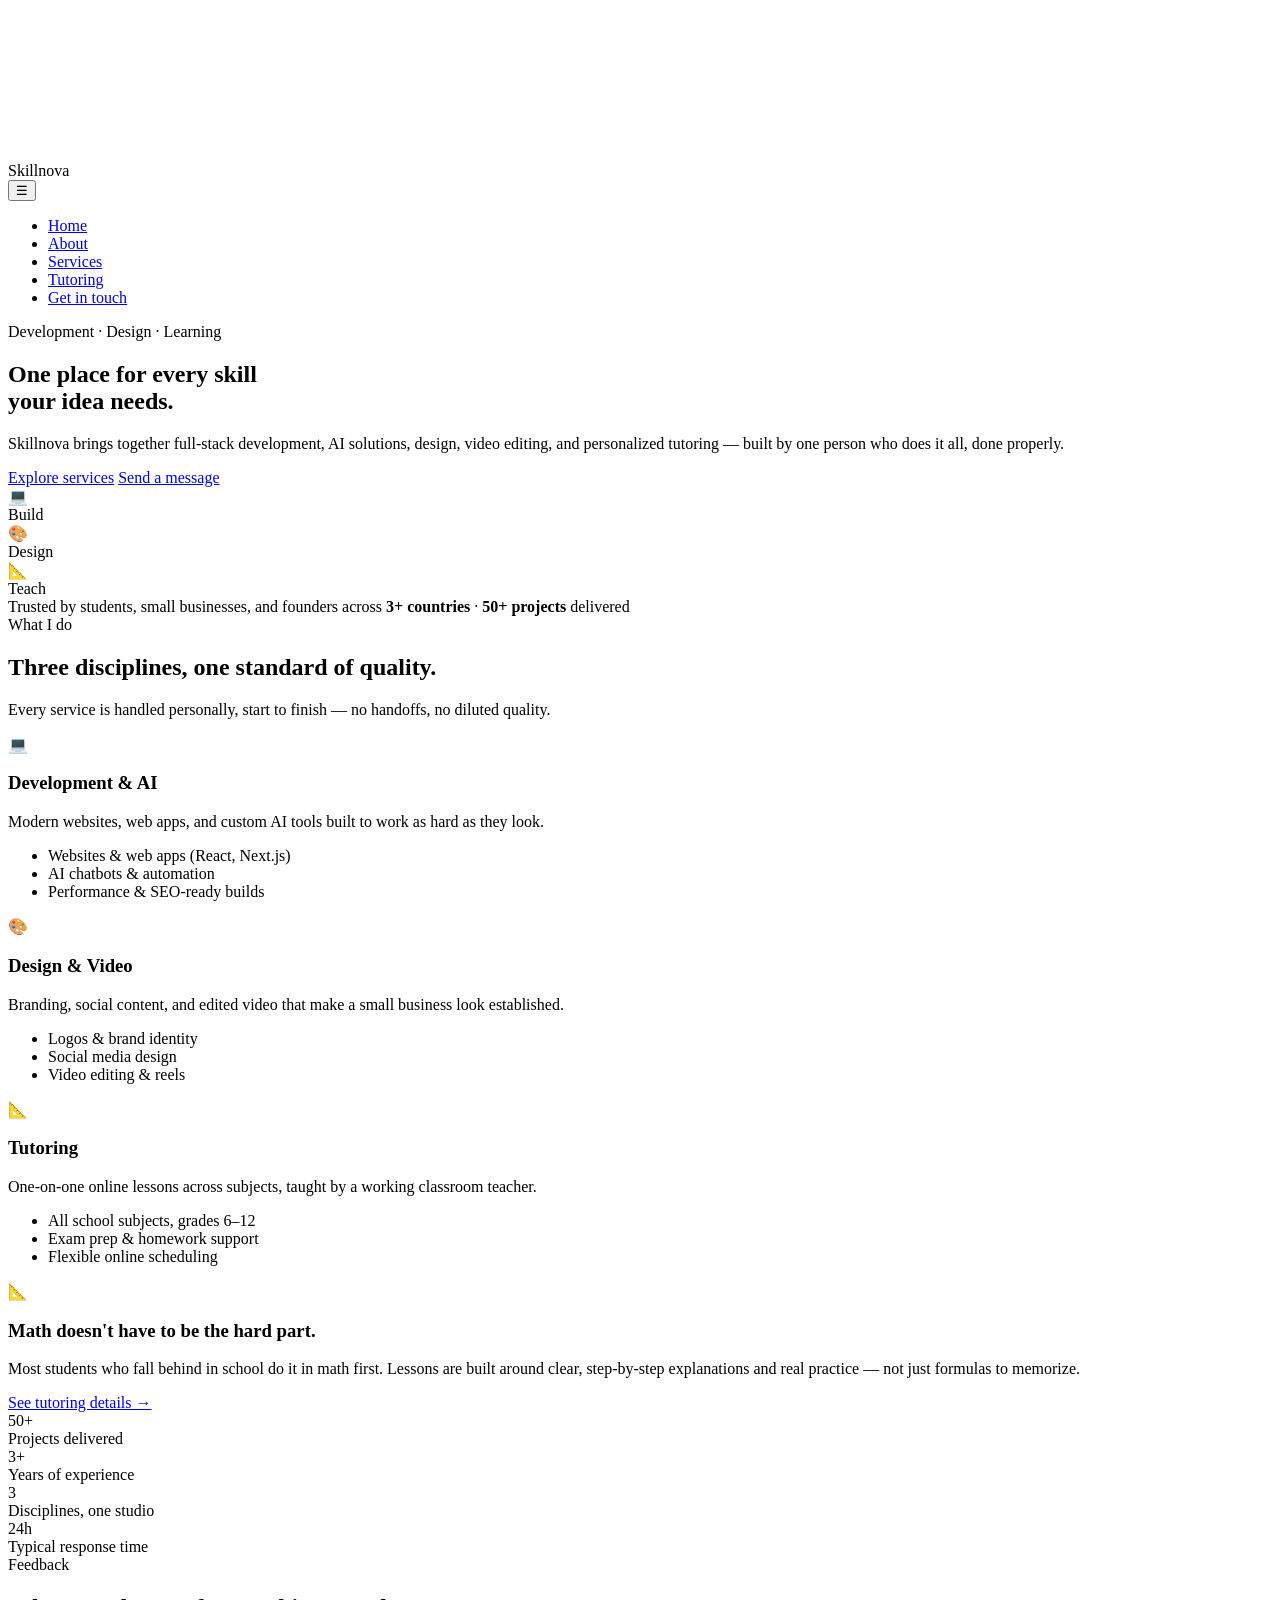
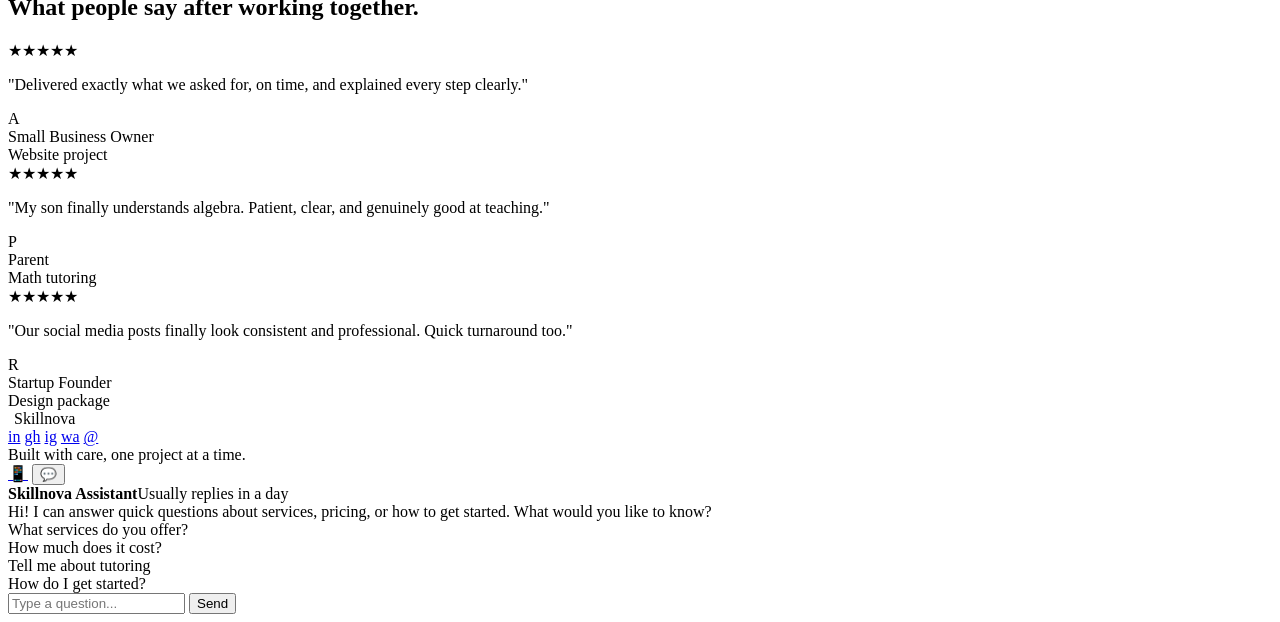
==== index.html @ bf25cbc7 "Create index.html for Skillnova website This HTML file serves as the main structure for the Skillnov" ====
<!DOCTYPE html>
<html lang="en">
<head>
<meta charset="UTF-8">
<meta name="viewport" content="width=device-width, initial-scale=1.0">
<title>Skillnova — Development, Design & Learning, All in One Place</title>
<meta name="description" content="Skillnova offers full-stack development, AI solutions, design, video editing, and personalized tutoring.">
<link rel="preconnect" href="https://fonts.googleapis.com">
<link href="https://fonts.googleapis.com/css2?family=Space+Grotesk:wght@400;500;600;700&family=IBM+Plex+Sans:wght@400;500;600&display=swap" rel="stylesheet">
<link rel="stylesheet" href="style.css">
</head>
<body>

<canvas id="starfield"></canvas>

<header>
  <div class="logo"><span class="logo-dot"></span>Skillnova</div>
  <button class="menu-toggle" id="menuToggle">☰</button>
  <nav>
    <ul id="navList">
      <li><a href="index.html" class="active">Home</a></li>
      <li><a href="about.html">About</a></li>
      <li><a href="services.html">Services</a></li>
      <li><a href="tutoring.html">Tutoring</a></li>
      <li><a href="contact.html" class="nav-cta">Get in touch</a></li>
    </ul>
  </nav>
</header>

<section class="hero">
  <div class="eyebrow fade-in d1">Development · Design · Learning</div>
  <h1 class="fade-in d2">One place for every skill<br>your <span class="grad">idea</span> needs.</h1>
  <p class="fade-in d3">Skillnova brings together full-stack development, AI solutions, design, video editing, and personalized tutoring — built by one person who does it all, done properly.</p>
  <div class="hero-ctas fade-in d4">
    <a href="services.html" class="btn btn-primary">Explore services</a>
    <a href="contact.html" class="btn btn-ghost">Send a message</a>
  </div>
  <div class="constellation fade-in d5">
    <div class="node"><div class="node-dot">💻</div><span class="label">Build</span></div>
    <div class="node-line"></div>
    <div class="node"><div class="node-dot">🎨</div><span class="label">Design</span></div>
    <div class="node-line"></div>
    <div class="node"><div class="node-dot">📐</div><span class="label">Teach</span></div>
  </div>
</section>

<div class="social-bar">Trusted by students, small businesses, and founders across <b>3+ countries</b> · <b>50+ projects</b> delivered</div>

<section id="services">
  <div class="section-head">
    <div class="eyebrow">What I do</div>
    <h2>Three disciplines, one standard of quality.</h2>
    <p>Every service is handled personally, start to finish — no handoffs, no diluted quality.</p>
  </div>
  <div class="services-grid">
    <div class="service-card card-1">
      <div class="icon">💻</div>
      <h3>Development &amp; AI</h3>
      <p>Modern websites, web apps, and custom AI tools built to work as hard as they look.</p>
      <ul>
        <li>Websites &amp; web apps (React, Next.js)</li>
        <li>AI chatbots &amp; automation</li>
        <li>Performance &amp; SEO-ready builds</li>
      </ul>
    </div>
    <div class="service-card card-2">
      <div class="icon">🎨</div>
      <h3>Design &amp; Video</h3>
      <p>Branding, social content, and edited video that make a small business look established.</p>
      <ul>
        <li>Logos &amp; brand identity</li>
        <li>Social media design</li>
        <li>Video editing &amp; reels</li>
      </ul>
    </div>
    <div class="service-card card-3">
      <div class="icon">📐</div>
      <h3>Tutoring</h3>
      <p>One-on-one online lessons across subjects, taught by a working classroom teacher.</p>
      <ul>
        <li>All school subjects, grades 6–12</li>
        <li>Exam prep &amp; homework support</li>
        <li>Flexible online scheduling</li>
      </ul>
    </div>
  </div>
</section>

<section>
  <div class="highlight-banner">
    <div class="big-icon">📐</div>
    <div>
      <h3>Math doesn't have to be the hard part.</h3>
      <p>Most students who fall behind in school do it in math first. Lessons are built around clear, step-by-step explanations and real practice — not just formulas to memorize.</p>
      <a href="tutoring.html" class="btn btn-ghost" style="margin-top:18px;">See tutoring details →</a>
    </div>
  </div>
</section>

<section>
  <div class="stats-row">
    <div class="stat"><div class="num">50+</div><div class="lbl">Projects delivered</div></div>
    <div class="stat"><div class="num">3+</div><div class="lbl">Years of experience</div></div>
    <div class="stat"><div class="num">3</div><div class="lbl">Disciplines, one studio</div></div>
    <div class="stat"><div class="num">24h</div><div class="lbl">Typical response time</div></div>
  </div>
</section>

<section>
  <div class="section-head center" style="margin-left:auto;margin-right:auto;">
    <div class="eyebrow">Feedback</div>
    <h2>What people say after working together.</h2>
  </div>
  <div class="testimonial-grid">
    <div class="testimonial-card">
      <div class="stars">★★★★★</div>
      <p>"Delivered exactly what we asked for, on time, and explained every step clearly."</p>
      <div class="testimonial-who">
        <div class="testimonial-avatar">A</div>
        <div><div class="name">Small Business Owner</div><div class="role">Website project</div></div>
      </div>
    </div>
    <div class="testimonial-card">
      <div class="stars">★★★★★</div>
      <p>"My son finally understands algebra. Patient, clear, and genuinely good at teaching."</p>
      <div class="testimonial-who">
        <div class="testimonial-avatar">P</div>
        <div><div class="name">Parent</div><div class="role">Math tutoring</div></div>
      </div>
    </div>
    <div class="testimonial-card">
      <div class="stars">★★★★★</div>
      <p>"Our social media posts finally look consistent and professional. Quick turnaround too."</p>
      <div class="testimonial-who">
        <div class="testimonial-avatar">R</div>
        <div><div class="name">Startup Founder</div><div class="role">Design package</div></div>
      </div>
    </div>
  </div>
</section>

<footer>
  <div><span class="logo-dot" style="display:inline-block;margin-right:6px;"></span>Skillnova</div>
  <div class="footer-socials">
    <a href="https://www.linkedin.com/in/shasmeen-zahra-2903952b8/?skipRedirect=true" target="_blank" rel="noopener" title="LinkedIn">in</a>
    <a href="https://github.com/shasmeenZahra" target="_blank" rel="noopener" title="GitHub">gh</a>
    <a href="https://www.instagram.com/uulvv_shasu_" target="_blank" rel="noopener" title="Instagram">ig</a>
    <a href="https://whatsapp.com/channel/0029VbDNTPNI7BeJlJGkMR1N" target="_blank" rel="noopener" title="WhatsApp Channel">wa</a>
    <a href="mailto:shasmeenofficial12@gmail.com" title="Email">@</a>
  </div>
  <div>Built with care, one project at a time.</div>
</footer>

<a id="whatsappBtn" href="https://whatsapp.com/channel/0029VbDNTPNI7BeJlJGkMR1N" target="_blank" rel="noopener" title="WhatsApp">📱</a>

<button id="assistantToggle">💬</button>
<div id="assistantPanel">
  <div class="assistant-head">
    <span class="dot"></span>
    <div><b>Skillnova Assistant</b><span>Usually replies in a day</span></div>
  </div>
  <div id="assistantMessages">
    <div class="msg bot">Hi! I can answer quick questions about services, pricing, or how to get started. What would you like to know?</div>
  </div>
  <div class="quick-replies" id="quickReplies">
    <div class="quick-reply" data-q="services">What services do you offer?</div>
    <div class="quick-reply" data-q="pricing">How much does it cost?</div>
    <div class="quick-reply" data-q="tutoring">Tell me about tutoring</div>
    <div class="quick-reply" data-q="contact">How do I get started?</div>
  </div>
  <div class="assistant-input">
    <input type="text" id="assistantInput" placeholder="Type a question...">
    <button id="assistantSend">Send</button>
  </div>
</div>

<script src="script.js"></script>
</body>
</html>
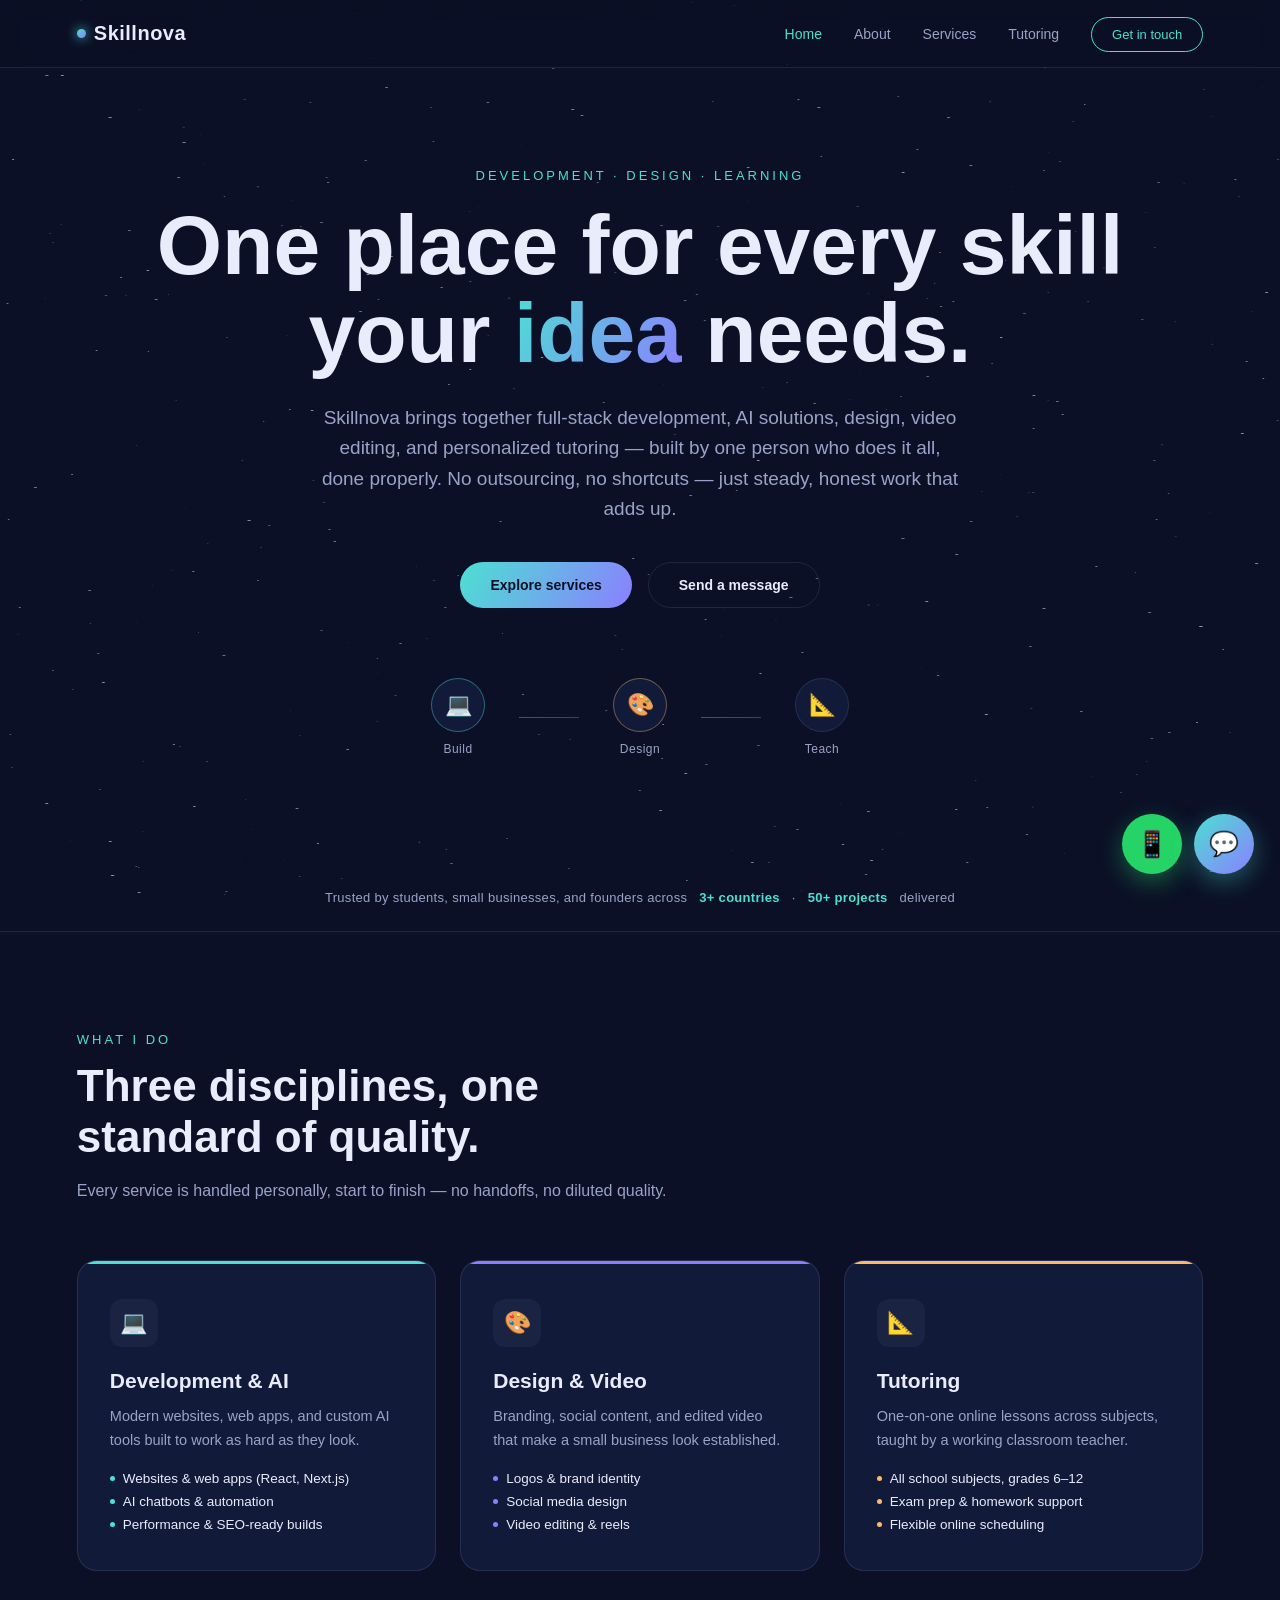
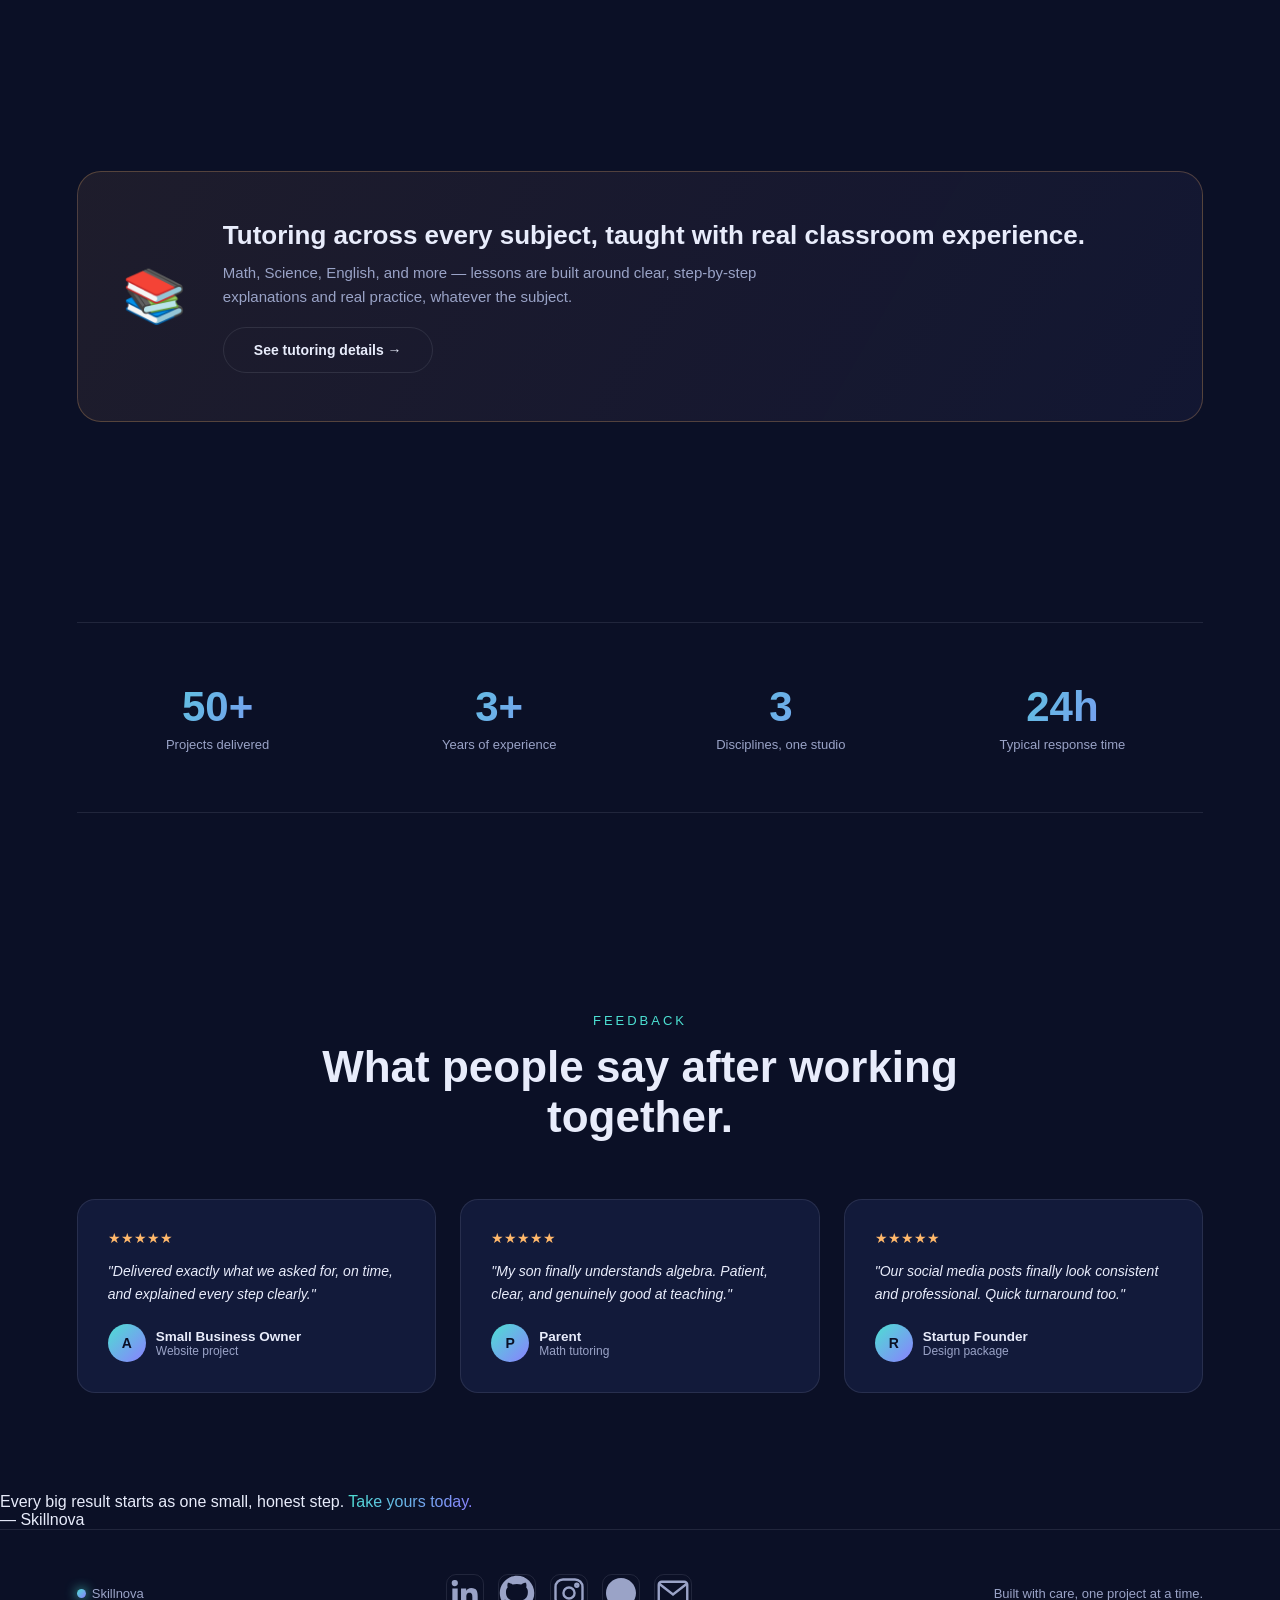
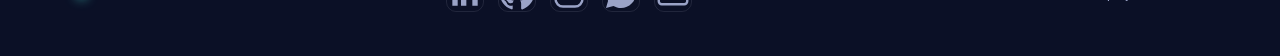
==== commit 3cd61a17: "Enhance content and layout in index.html Updated text in the hero section and added a motivation ban" ====
--- a/index.html
+++ b/index.html
@@ -30,7 +30,7 @@
 <section class="hero">
   <div class="eyebrow fade-in d1">Development · Design · Learning</div>
   <h1 class="fade-in d2">One place for every skill<br>your <span class="grad">idea</span> needs.</h1>
-  <p class="fade-in d3">Skillnova brings together full-stack development, AI solutions, design, video editing, and personalized tutoring — built by one person who does it all, done properly.</p>
+  <p class="fade-in d3">Skillnova brings together full-stack development, AI solutions, design, video editing, and personalized tutoring — built by one person who does it all, done properly. No outsourcing, no shortcuts — just steady, honest work that adds up.</p>
   <div class="hero-ctas fade-in d4">
     <a href="services.html" class="btn btn-primary">Explore services</a>
     <a href="contact.html" class="btn btn-ghost">Send a message</a>
@@ -88,10 +88,10 @@
 
 <section>
   <div class="highlight-banner">
-    <div class="big-icon">📐</div>
+    <div class="big-icon">📚</div>
     <div>
-      <h3>Math doesn't have to be the hard part.</h3>
-      <p>Most students who fall behind in school do it in math first. Lessons are built around clear, step-by-step explanations and real practice — not just formulas to memorize.</p>
+      <h3>Tutoring across every subject, taught with real classroom experience.</h3>
+      <p>Math, Science, English, and more — lessons are built around clear, step-by-step explanations and real practice, whatever the subject.</p>
       <a href="tutoring.html" class="btn btn-ghost" style="margin-top:18px;">See tutoring details →</a>
     </div>
   </div>
@@ -139,16 +139,20 @@
   </div>
 </section>
 
+<div class="motivation-banner">
+  <p>Every big result starts as one small, honest step. <span class="grad">Take yours today.</span></p>
+  <div class="by">— Skillnova</div>
+</div>
+
 <footer>
   <div><span class="logo-dot" style="display:inline-block;margin-right:6px;"></span>Skillnova</div>
   <div class="footer-socials">
-    <a href="https://www.linkedin.com/in/shasmeen-zahra-2903952b8/?skipRedirect=true" target="_blank" rel="noopener" title="LinkedIn">in</a>
-    <a href="https://github.com/shasmeenZahra" target="_blank" rel="noopener" title="GitHub">gh</a>
-    <a href="https://www.instagram.com/uulvv_shasu_" target="_blank" rel="noopener" title="Instagram">ig</a>
-    <a href="https://whatsapp.com/channel/0029VbDNTPNI7BeJlJGkMR1N" target="_blank" rel="noopener" title="WhatsApp Channel">wa</a>
-    <a href="mailto:shasmeenofficial12@gmail.com" title="Email">@</a>
-  </div>
-  <div>Built with care, one project at a time.</div>
+    <a href="https://www.linkedin.com/in/shasmeen-zahra-2903952b8/?skipRedirect=true" target="_blank" rel="noopener" title="LinkedIn"><svg viewBox="0 0 24 24" fill="currentColor"><path d="M20.45 20.45h-3.56v-5.57c0-1.33-.02-3.04-1.85-3.04-1.85 0-2.14 1.45-2.14 2.94v5.67H9.34V9h3.41v1.56h.05c.48-.9 1.64-1.85 3.38-1.85 3.61 0 4.28 2.38 4.28 5.47v6.27zM5.34 7.43a2.07 2.07 0 1 1 0-4.13 2.07 2.07 0 0 1 0 4.13zM7.12 20.45H3.56V9h3.56v11.45z"/></svg></a>
+    <a href="https://github.com/shasmeenZahra" target="_blank" rel="noopener" title="GitHub"><svg viewBox="0 0 24 24" fill="currentColor"><path d="M12 .5C5.73.5.5 5.73.5 12c0 5.08 3.29 9.39 7.86 10.91.58.1.79-.25.79-.56 0-.28-.01-1.02-.02-2-3.2.7-3.88-1.54-3.88-1.54-.52-1.33-1.28-1.68-1.28-1.68-1.04-.71.08-.7.08-.7 1.15.08 1.76 1.18 1.76 1.18 1.03 1.75 2.7 1.25 3.36.96.1-.75.4-1.25.73-1.54-2.56-.29-5.26-1.28-5.26-5.7 0-1.26.45-2.29 1.18-3.1-.12-.29-.51-1.46.11-3.05 0 0 .96-.31 3.15 1.18a10.9 10.9 0 0 1 2.87-.39c.97.01 1.95.13 2.87.39 2.19-1.49 3.15-1.18 3.15-1.18.62 1.59.23 2.76.11 3.05.73.81 1.18 1.84 1.18 3.1 0 4.43-2.7 5.41-5.27 5.7.41.36.78 1.07.78 2.15 0 1.55-.01 2.8-.01 3.18 0 .31.21.67.8.56A11.5 11.5 0 0 0 23.5 12C23.5 5.73 18.27.5 12 .5z"/></svg></a>
+    <a href="https://www.instagram.com/uulvv_shasu_" target="_blank" rel="noopener" title="Instagram"><svg viewBox="0 0 24 24" fill="none" stroke="currentColor" stroke-width="1.6"><rect x="3" y="3" width="18" height="18" rx="5"/><circle cx="12" cy="12" r="3.7"/><circle cx="17.2" cy="6.8" r="1"/></svg></a>
+    <a href="https://whatsapp.com/channel/0029VbDNTPNI7BeJlJGkMR1N" target="_blank" rel="noopener" title="WhatsApp Channel"><svg viewBox="0 0 24 24" fill="currentColor"><path d="M17.47 14.38c-.28-.14-1.67-.82-1.93-.92-.26-.1-.45-.14-.64.14-.19.28-.74.92-.9 1.1-.17.19-.33.21-.61.07-.28-.14-1.19-.44-2.26-1.4-.84-.75-1.4-1.67-1.57-1.95-.16-.28-.02-.43.12-.57.13-.13.28-.33.42-.5.14-.16.19-.28.28-.47.1-.19.05-.35-.02-.5-.07-.14-.64-1.55-.88-2.12-.23-.56-.47-.48-.64-.49h-.55c-.19 0-.5.07-.76.35-.26.28-1 1-1 2.42 0 1.43 1.03 2.81 1.17 3 .14.19 2.03 3.1 4.93 4.35.69.3 1.22.48 1.64.61.69.22 1.32.19 1.81.11.55-.08 1.67-.68 1.91-1.34.24-.66.24-1.22.17-1.34-.07-.12-.26-.19-.54-.33zM12.02 2C6.5 2 2 6.48 2 12c0 1.87.51 3.63 1.4 5.14L2 22l4.99-1.35C8.44 21.5 10.17 22 12.02 22 17.53 22 22 17.52 22 12S17.53 2 12.02 2z"/></svg></a>
+    <a href="mailto:shasmeenofficial12@gmail.com" title="Email"><svg viewBox="0 0 24 24" fill="none" stroke="currentColor" stroke-width="1.6"><rect x="2.5" y="4.5" width="19" height="15" rx="2"/><path d="M3 6l9 7 9-7"/></svg></a>
+  </div>  <div>Built with care, one project at a time.</div>
 </footer>
 
 <a id="whatsappBtn" href="https://whatsapp.com/channel/0029VbDNTPNI7BeJlJGkMR1N" target="_blank" rel="noopener" title="WhatsApp">📱</a>
--- a/style.css
+++ b/style.css
@@ -0,0 +1,299 @@
+:root{
+  --bg-deep:#0b1026;
+  --bg-panel:#121a3a;
+  --bg-panel-2:#161f45;
+  --teal:#4ce0d2;
+  --violet:#8b7fff;
+  --amber:#ffb86b;
+  --text:#e8ecfb;
+  --muted:#9aa3c7;
+  --line:rgba(232,236,251,0.1);
+}
+*{margin:0;padding:0;box-sizing:border-box;}
+html{scroll-behavior:smooth;}
+body{
+  background:var(--bg-deep);
+  color:var(--text);
+  font-family:'IBM Plex Sans',sans-serif;
+  overflow-x:hidden;
+}
+h1,h2,h3,.display{font-family:'Space Grotesk',sans-serif;}
+a{color:inherit;text-decoration:none;}
+::selection{background:var(--violet);color:#0b1026;}
+
+#starfield{position:fixed;top:0;left:0;width:100%;height:100%;z-index:0;pointer-events:none;}
+
+/* ---------- Nav ---------- */
+header{
+  position:fixed;top:0;left:0;width:100%;z-index:100;
+  display:flex;align-items:center;justify-content:space-between;
+  padding:22px 6vw;
+  backdrop-filter:blur(10px);
+  background:rgba(11,16,38,0.55);
+  border-bottom:1px solid var(--line);
+}
+.logo{font-size:20px;font-weight:700;letter-spacing:0.5px;display:flex;align-items:center;gap:8px;}
+.logo-dot{width:9px;height:9px;border-radius:50%;background:linear-gradient(135deg,var(--teal),var(--violet));box-shadow:0 0 12px var(--teal);}
+nav ul{display:flex;gap:32px;list-style:none;align-items:center;}
+nav a{font-size:14px;color:var(--muted);transition:color .2s;}
+nav a:hover, nav a.active{color:var(--teal);}
+.nav-cta{padding:9px 20px;border-radius:100px;border:1px solid var(--teal);color:var(--teal)!important;font-size:13px;}
+.menu-toggle{display:none;background:none;border:none;color:var(--text);font-size:24px;cursor:pointer;}
+@media(max-width:820px){
+  nav ul{position:fixed;top:0;right:-100%;width:70vw;height:100vh;background:var(--bg-panel);flex-direction:column;
+    justify-content:center;gap:28px;transition:right .3s;border-left:1px solid var(--line);}
+  nav ul.open{right:0;}
+  .menu-toggle{display:block;}
+}
+
+/* ---------- Page hero (used on every page, smaller than home) ---------- */
+.page-hero{
+  position:relative;z-index:1;
+  padding:150px 6vw 70px;
+  text-align:center;
+}
+.eyebrow{font-size:13px;letter-spacing:3px;text-transform:uppercase;color:var(--teal);margin-bottom:18px;}
+.page-hero h1{font-size:clamp(32px,6vw,58px);font-weight:700;line-height:1.1;max-width:820px;margin:0 auto;}
+.page-hero p{margin-top:20px;font-size:16px;color:var(--muted);max-width:600px;margin-left:auto;margin-right:auto;line-height:1.65;}
+.grad{background:linear-gradient(120deg,var(--teal),var(--violet));-webkit-background-clip:text;background-clip:text;color:transparent;}
+
+/* ---------- Home Hero ---------- */
+.hero{
+  position:relative;z-index:1;min-height:96vh;
+  display:flex;flex-direction:column;align-items:center;justify-content:center;
+  text-align:center;padding:120px 6vw 60px;
+}
+.hero h1{font-size:clamp(38px,7vw,84px);font-weight:700;line-height:1.05;max-width:1000px;}
+.hero p{margin-top:26px;font-size:clamp(15px,2vw,19px);color:var(--muted);max-width:640px;line-height:1.6;}
+.hero-ctas{margin-top:38px;display:flex;gap:16px;flex-wrap:wrap;justify-content:center;}
+
+.btn{padding:14px 30px;border-radius:100px;font-size:14px;font-weight:600;display:inline-flex;align-items:center;gap:8px;
+  cursor:pointer;border:none;transition:transform .2s, box-shadow .2s;}
+.btn-primary{background:linear-gradient(120deg,var(--teal),var(--violet));color:#0b1026;}
+.btn-primary:hover{transform:translateY(-2px);box-shadow:0 8px 24px rgba(76,224,210,0.3);}
+.btn-ghost{background:transparent;border:1px solid var(--line);color:var(--text);}
+.btn-ghost:hover{border-color:var(--violet);color:var(--violet);}
+
+@keyframes fadeUp{from{opacity:0;transform:translateY(18px);} to{opacity:1;transform:translateY(0);}}
+.fade-in{opacity:0;animation:fadeUp .8s ease forwards;}
+.d1{animation-delay:.1s;} .d2{animation-delay:.25s;} .d3{animation-delay:.4s;} .d4{animation-delay:.55s;} .d5{animation-delay:.7s;}
+
+/* constellation */
+.constellation{margin-top:70px;display:flex;gap:0;align-items:center;justify-content:center;flex-wrap:wrap;position:relative;}
+.node{display:flex;flex-direction:column;align-items:center;gap:10px;padding:0 34px;position:relative;}
+.node-dot{width:54px;height:54px;border-radius:50%;background:var(--bg-panel);border:1px solid var(--line);
+  display:flex;align-items:center;justify-content:center;font-size:22px;box-shadow:0 0 0 rgba(76,224,210,0);animation:pulse 3s ease-in-out infinite;}
+.node:nth-child(2) .node-dot{animation-delay:.5s;border-color:rgba(139,127,255,0.4);}
+.node:nth-child(3) .node-dot{animation-delay:1s;border-color:rgba(255,184,107,0.4);}
+.node:nth-child(1) .node-dot{border-color:rgba(76,224,210,0.4);}
+@keyframes pulse{0%,100%{box-shadow:0 0 0 0 rgba(76,224,210,0.15);} 50%{box-shadow:0 0 0 10px rgba(76,224,210,0);}}
+.node span.label{font-size:12px;color:var(--muted);letter-spacing:0.5px;}
+.node-line{width:60px;height:1px;background:linear-gradient(90deg,var(--teal),var(--violet));opacity:0.4;}
+@media(max-width:640px){.node-line{display:none;} .node{padding:10px 20px;}}
+
+/* ---------- Sections generic ---------- */
+section{position:relative;z-index:1;padding:100px 6vw;}
+.section-head{max-width:640px;margin-bottom:56px;}
+.section-head.center{margin-left:auto;margin-right:auto;text-align:center;}
+.section-head .eyebrow{margin-bottom:14px;}
+.section-head h2{font-size:clamp(28px,4vw,44px);font-weight:700;line-height:1.15;}
+.section-head p{color:var(--muted);margin-top:16px;font-size:16px;line-height:1.6;}
+
+/* ---------- Services cards ---------- */
+.services-grid{display:grid;grid-template-columns:repeat(3,1fr);gap:24px;}
+@media(max-width:900px){.services-grid{grid-template-columns:1fr;}}
+.service-card{background:var(--bg-panel);border:1px solid var(--line);border-radius:20px;padding:38px 32px;
+  transition:transform .3s, border-color .3s;position:relative;overflow:hidden;}
+.service-card::before{content:'';position:absolute;top:0;left:0;width:100%;height:3px;background:var(--accent-color,var(--teal));}
+.service-card:hover{transform:translateY(-6px);}
+.service-card .icon{width:48px;height:48px;border-radius:12px;display:flex;align-items:center;justify-content:center;
+  font-size:22px;margin-bottom:22px;background:rgba(255,255,255,0.04);}
+.service-card h3{font-size:21px;margin-bottom:12px;}
+.service-card p{color:var(--muted);font-size:14.5px;line-height:1.65;margin-bottom:18px;}
+.service-card ul{list-style:none;display:flex;flex-direction:column;gap:8px;}
+.service-card li{font-size:13.5px;color:var(--text);display:flex;gap:8px;align-items:center;}
+.service-card li::before{content:'';width:5px;height:5px;border-radius:50%;background:var(--accent-color,var(--teal));flex-shrink:0;}
+.card-1{--accent-color:var(--teal);} .card-2{--accent-color:var(--violet);} .card-3{--accent-color:var(--amber);}
+
+/* ---------- Highlight banner ---------- */
+.highlight-banner{
+  background:linear-gradient(120deg, rgba(255,184,107,0.08), rgba(139,127,255,0.06));
+  border:1px solid rgba(255,184,107,0.25);border-radius:24px;padding:48px 44px;
+  display:flex;align-items:center;gap:36px;flex-wrap:wrap;
+}
+.highlight-banner .big-icon{font-size:52px;flex-shrink:0;}
+.highlight-banner h3{font-size:26px;margin-bottom:10px;}
+.highlight-banner p{color:var(--muted);font-size:15px;max-width:560px;line-height:1.6;}
+
+/* ---------- Subjects ---------- */
+.subjects-grid{display:grid;grid-template-columns:repeat(4,1fr);gap:14px;}
+@media(max-width:800px){.subjects-grid{grid-template-columns:repeat(2,1fr);}}
+.subject-chip{padding:18px;border:1px solid var(--line);border-radius:14px;text-align:center;font-size:14px;background:var(--bg-panel);}
+.subject-chip.featured{border-color:var(--amber);background:rgba(255,184,107,0.06);}
+
+/* ---------- Work ---------- */
+.work-grid{display:grid;grid-template-columns:1fr 1fr;gap:24px;}
+@media(max-width:800px){.work-grid{grid-template-columns:1fr;}}
+.work-card{background:var(--bg-panel);border:1px solid var(--line);border-radius:20px;padding:36px;
+  display:flex;flex-direction:column;gap:14px;transition:border-color .3s, transform .3s;}
+.work-card:hover{transform:translateY(-4px);border-color:var(--teal);}
+.work-card .tag{font-size:11px;letter-spacing:1.5px;text-transform:uppercase;color:var(--teal);}
+.work-card h3{font-size:22px;}
+.work-card p{color:var(--muted);font-size:14.5px;line-height:1.6;}
+.work-card .link-out{font-size:13.5px;color:var(--violet);display:inline-flex;align-items:center;gap:6px;margin-top:6px;}
+
+/* ---------- Stats ---------- */
+.stats-row{display:flex;gap:0;justify-content:space-between;flex-wrap:wrap;border-top:1px solid var(--line);border-bottom:1px solid var(--line);padding:48px 0;}
+.stat{flex:1;min-width:140px;text-align:center;padding:12px;}
+.stat .num{font-size:clamp(28px,4vw,42px);font-weight:700;font-family:'Space Grotesk',sans-serif;
+  background:linear-gradient(120deg,var(--teal),var(--violet));-webkit-background-clip:text;background-clip:text;color:transparent;}
+.stat .lbl{color:var(--muted);font-size:13px;margin-top:6px;}
+
+/* ---------- Steps (How it works) ---------- */
+.steps-row{display:grid;grid-template-columns:repeat(4,1fr);gap:24px;}
+@media(max-width:900px){.steps-row{grid-template-columns:1fr 1fr;}}
+@media(max-width:560px){.steps-row{grid-template-columns:1fr;}}
+.step-card{position:relative;padding:28px 22px;border:1px solid var(--line);border-radius:16px;background:var(--bg-panel);}
+.step-num{font-family:'Space Grotesk',sans-serif;font-size:34px;font-weight:700;
+  background:linear-gradient(120deg,var(--teal),var(--violet));-webkit-background-clip:text;background-clip:text;color:transparent;
+  margin-bottom:12px;display:block;}
+.step-card h4{font-size:16px;margin-bottom:8px;}
+.step-card p{font-size:13.5px;color:var(--muted);line-height:1.55;}
+
+/* ---------- Pricing ---------- */
+.pricing-grid{display:grid;grid-template-columns:repeat(3,1fr);gap:24px;}
+@media(max-width:900px){.pricing-grid{grid-template-columns:1fr;}}
+.price-card{border:1px solid var(--line);border-radius:20px;padding:36px 30px;background:var(--bg-panel);display:flex;flex-direction:column;}
+.price-card.featured{border-color:var(--teal);position:relative;}
+.price-card.featured::before{content:'Most requested';position:absolute;top:-13px;left:30px;background:var(--teal);
+  color:#0b1026;font-size:11px;font-weight:700;padding:4px 12px;border-radius:100px;letter-spacing:0.5px;}
+.price-card h4{font-size:18px;margin-bottom:6px;}
+.price-card .price{font-family:'Space Grotesk',sans-serif;font-size:32px;font-weight:700;margin:10px 0 18px;}
+.price-card .price span{font-size:13px;color:var(--muted);font-family:'IBM Plex Sans',sans-serif;font-weight:400;}
+.price-card ul{list-style:none;display:flex;flex-direction:column;gap:10px;margin-bottom:24px;flex:1;}
+.price-card li{font-size:13.5px;color:var(--muted);display:flex;gap:8px;}
+.price-card li::before{content:'✓';color:var(--teal);flex-shrink:0;}
+.price-note{color:var(--muted);font-size:13px;margin-top:20px;}
+
+/* ---------- Testimonials ---------- */
+.testimonial-grid{display:grid;grid-template-columns:repeat(3,1fr);gap:24px;}
+@media(max-width:900px){.testimonial-grid{grid-template-columns:1fr;}}
+.testimonial-card{border:1px solid var(--line);border-radius:18px;padding:30px;background:var(--bg-panel);}
+.testimonial-card .stars{color:var(--amber);font-size:14px;margin-bottom:14px;}
+.testimonial-card p{font-size:14px;color:var(--text);line-height:1.65;margin-bottom:18px;font-style:italic;}
+.testimonial-who{display:flex;align-items:center;gap:10px;}
+.testimonial-avatar{width:38px;height:38px;border-radius:50%;background:linear-gradient(135deg,var(--teal),var(--violet));
+  display:flex;align-items:center;justify-content:center;font-weight:700;color:#0b1026;font-size:14px;}
+.testimonial-who .name{font-size:13.5px;font-weight:600;}
+.testimonial-who .role{font-size:12px;color:var(--muted);}
+
+/* ---------- FAQ ---------- */
+.faq-list{display:flex;flex-direction:column;gap:12px;}
+.faq-item{border:1px solid var(--line);border-radius:14px;background:var(--bg-panel);overflow:hidden;}
+.faq-q{padding:20px 24px;display:flex;justify-content:space-between;align-items:center;cursor:pointer;font-size:15px;font-weight:600;}
+.faq-q .plus{color:var(--teal);font-size:20px;transition:transform .25s;}
+.faq-item.open .faq-q .plus{transform:rotate(45deg);}
+.faq-a{max-height:0;overflow:hidden;transition:max-height .3s ease;}
+.faq-a p{padding:0 24px 20px;color:var(--muted);font-size:14px;line-height:1.6;}
+.faq-item.open .faq-a{max-height:220px;}
+
+/* ---------- Social proof bar ---------- */
+.social-bar{display:flex;justify-content:center;align-items:center;gap:12px;flex-wrap:wrap;
+  padding:26px 6vw;border-bottom:1px solid var(--line);color:var(--muted);font-size:13px;letter-spacing:0.3px;position:relative;z-index:1;}
+.social-bar b{color:var(--teal);}
+
+/* ---------- About page ---------- */
+.about-wrap{display:grid;grid-template-columns:1fr 1.4fr;gap:56px;align-items:start;}
+@media(max-width:850px){.about-wrap{grid-template-columns:1fr;}}
+.about-photo-card{
+  background:var(--bg-panel);border:1px solid var(--line);border-radius:20px;padding:36px;text-align:center;
+}
+.about-avatar{width:110px;height:110px;border-radius:50%;margin:0 auto 18px;
+  background:linear-gradient(135deg,var(--teal),var(--violet));display:flex;align-items:center;justify-content:center;
+  font-size:40px;font-weight:700;color:#0b1026;font-family:'Space Grotesk',sans-serif;}
+.about-photo-card h3{font-size:20px;margin-bottom:4px;}
+.about-photo-card .role{color:var(--muted);font-size:13.5px;margin-bottom:20px;}
+.about-photo-card .mini-links{display:flex;gap:10px;justify-content:center;flex-wrap:wrap;}
+.about-photo-card .mini-links a{font-size:12.5px;padding:7px 14px;border:1px solid var(--line);border-radius:100px;color:var(--muted);}
+.about-photo-card .mini-links a:hover{border-color:var(--teal);color:var(--teal);}
+
+.about-body h2{font-size:clamp(26px,4vw,36px);margin-bottom:18px;}
+.about-body p{color:var(--muted);line-height:1.75;font-size:15px;margin-bottom:16px;}
+.about-body strong{color:var(--text);}
+
+.timeline{display:flex;flex-direction:column;gap:0;margin-top:10px;}
+.timeline-item{display:flex;gap:20px;padding-bottom:28px;position:relative;}
+.timeline-item::before{content:'';position:absolute;left:7px;top:22px;bottom:0;width:1px;background:var(--line);}
+.timeline-item:last-child::before{display:none;}
+.timeline-dot{width:16px;height:16px;border-radius:50%;background:var(--bg-deep);border:2px solid var(--teal);flex-shrink:0;margin-top:3px;}
+.timeline-content .when{font-size:12px;color:var(--teal);letter-spacing:0.5px;margin-bottom:4px;}
+.timeline-content h4{font-size:15.5px;margin-bottom:4px;}
+.timeline-content p{color:var(--muted);font-size:13.5px;line-height:1.6;margin:0;}
+
+.skills-grid{display:grid;grid-template-columns:repeat(2,1fr);gap:12px;margin-top:20px;}
+@media(max-width:560px){.skills-grid{grid-template-columns:1fr;}}
+.skill-bar-item{}
+.skill-bar-item .row{display:flex;justify-content:space-between;font-size:13px;margin-bottom:6px;color:var(--muted);}
+.skill-bar-track{height:6px;border-radius:6px;background:var(--bg-panel-2);overflow:hidden;}
+.skill-bar-fill{height:100%;background:linear-gradient(120deg,var(--teal),var(--violet));border-radius:6px;}
+
+/* ---------- Contact ---------- */
+.contact-wrap{display:grid;grid-template-columns:1fr 1fr;gap:60px;}
+@media(max-width:850px){.contact-wrap{grid-template-columns:1fr;}}
+.contact-info h2{font-size:clamp(28px,4vw,42px);margin-bottom:18px;}
+.contact-info p{color:var(--muted);line-height:1.7;margin-bottom:28px;}
+.contact-methods{display:flex;flex-direction:column;gap:16px;}
+.contact-method{display:flex;align-items:center;gap:14px;padding:14px 18px;border:1px solid var(--line);border-radius:14px;
+  font-size:14.5px;transition:border-color .2s;}
+.contact-method:hover{border-color:var(--teal);}
+.contact-method .ic{width:36px;height:36px;border-radius:10px;background:rgba(76,224,210,0.1);
+  display:flex;align-items:center;justify-content:center;font-size:16px;flex-shrink:0;}
+form.contact-form{display:flex;flex-direction:column;gap:16px;background:var(--bg-panel);border:1px solid var(--line);border-radius:20px;padding:32px;}
+.form-row{display:flex;flex-direction:column;gap:8px;}
+.form-row label{font-size:13px;color:var(--muted);}
+.form-row input, .form-row textarea, .form-row select{
+  background:var(--bg-panel-2);border:1px solid var(--line);border-radius:10px;padding:12px 14px;color:var(--text);
+  font-family:inherit;font-size:14px;resize:none;}
+.form-row input:focus, .form-row textarea:focus, .form-row select:focus{outline:none;border-color:var(--teal);}
+.submit-btn{margin-top:6px;}
+
+/* ---------- Footer ---------- */
+footer{position:relative;z-index:1;padding:44px 6vw;border-top:1px solid var(--line);
+  display:flex;justify-content:space-between;align-items:center;flex-wrap:wrap;gap:16px;color:var(--muted);font-size:13px;}
+.footer-socials{display:flex;gap:14px;align-items:center;flex-wrap:wrap;}
+.footer-socials a{display:flex;align-items:center;justify-content:center;width:38px;height:38px;border-radius:10px;
+  border:1px solid var(--line);font-size:16px;transition:border-color .2s,color .2s;}
+.footer-socials a:hover{border-color:var(--teal);color:var(--teal);}
+
+/* ---------- Floating Assistant ---------- */
+#assistantToggle{position:fixed;bottom:26px;right:26px;z-index:200;width:60px;height:60px;border-radius:50%;
+  background:linear-gradient(135deg,var(--teal),var(--violet));display:flex;align-items:center;justify-content:center;
+  font-size:24px;cursor:pointer;border:none;box-shadow:0 8px 24px rgba(76,224,210,0.35);transition:transform .2s;}
+#assistantToggle:hover{transform:scale(1.06);}
+#assistantPanel{position:fixed;bottom:98px;right:26px;z-index:200;width:340px;max-width:88vw;height:440px;
+  background:var(--bg-panel);border:1px solid var(--line);border-radius:18px;display:none;flex-direction:column;overflow:hidden;
+  box-shadow:0 20px 60px rgba(0,0,0,0.5);}
+#assistantPanel.open{display:flex;}
+.assistant-head{padding:16px 18px;border-bottom:1px solid var(--line);display:flex;align-items:center;gap:10px;}
+.assistant-head .dot{width:8px;height:8px;border-radius:50%;background:var(--teal);box-shadow:0 0 8px var(--teal);}
+.assistant-head b{font-size:14px;}
+.assistant-head span{font-size:11.5px;color:var(--muted);display:block;}
+#assistantMessages{flex:1;overflow-y:auto;padding:16px;display:flex;flex-direction:column;gap:12px;}
+.msg{max-width:85%;padding:10px 14px;border-radius:14px;font-size:13.5px;line-height:1.5;}
+.msg.bot{background:var(--bg-panel-2);align-self:flex-start;border-bottom-left-radius:4px;}
+.msg.user{background:linear-gradient(120deg,var(--teal),var(--violet));color:#0b1026;align-self:flex-end;border-bottom-right-radius:4px;}
+.quick-replies{display:flex;flex-wrap:wrap;gap:6px;padding:0 16px 12px;}
+.quick-reply{font-size:12px;padding:6px 12px;border-radius:100px;border:1px solid var(--line);color:var(--muted);cursor:pointer;transition:all .2s;}
+.quick-reply:hover{border-color:var(--teal);color:var(--teal);}
+.assistant-input{display:flex;border-top:1px solid var(--line);padding:10px;gap:8px;}
+.assistant-input input{flex:1;background:var(--bg-panel-2);border:1px solid var(--line);border-radius:10px;padding:10px 12px;color:var(--text);font-size:13.5px;}
+.assistant-input input:focus{outline:none;border-color:var(--teal);}
+.assistant-input button{background:linear-gradient(120deg,var(--teal),var(--violet));border:none;border-radius:10px;padding:0 16px;
+  cursor:pointer;font-weight:600;color:#0b1026;font-size:13px;}
+
+/* ---------- WhatsApp floating button ---------- */
+#whatsappBtn{position:fixed;bottom:26px;right:98px;z-index:200;width:60px;height:60px;border-radius:50%;background:#25D366;
+  display:flex;align-items:center;justify-content:center;font-size:26px;cursor:pointer;border:none;color:#fff;
+  box-shadow:0 8px 24px rgba(37,211,102,0.4);transition:transform .2s;text-decoration:none;}
+#whatsappBtn:hover{transform:scale(1.06);}
+@media(max-width:520px){#whatsappBtn{right:26px;bottom:96px;}}
